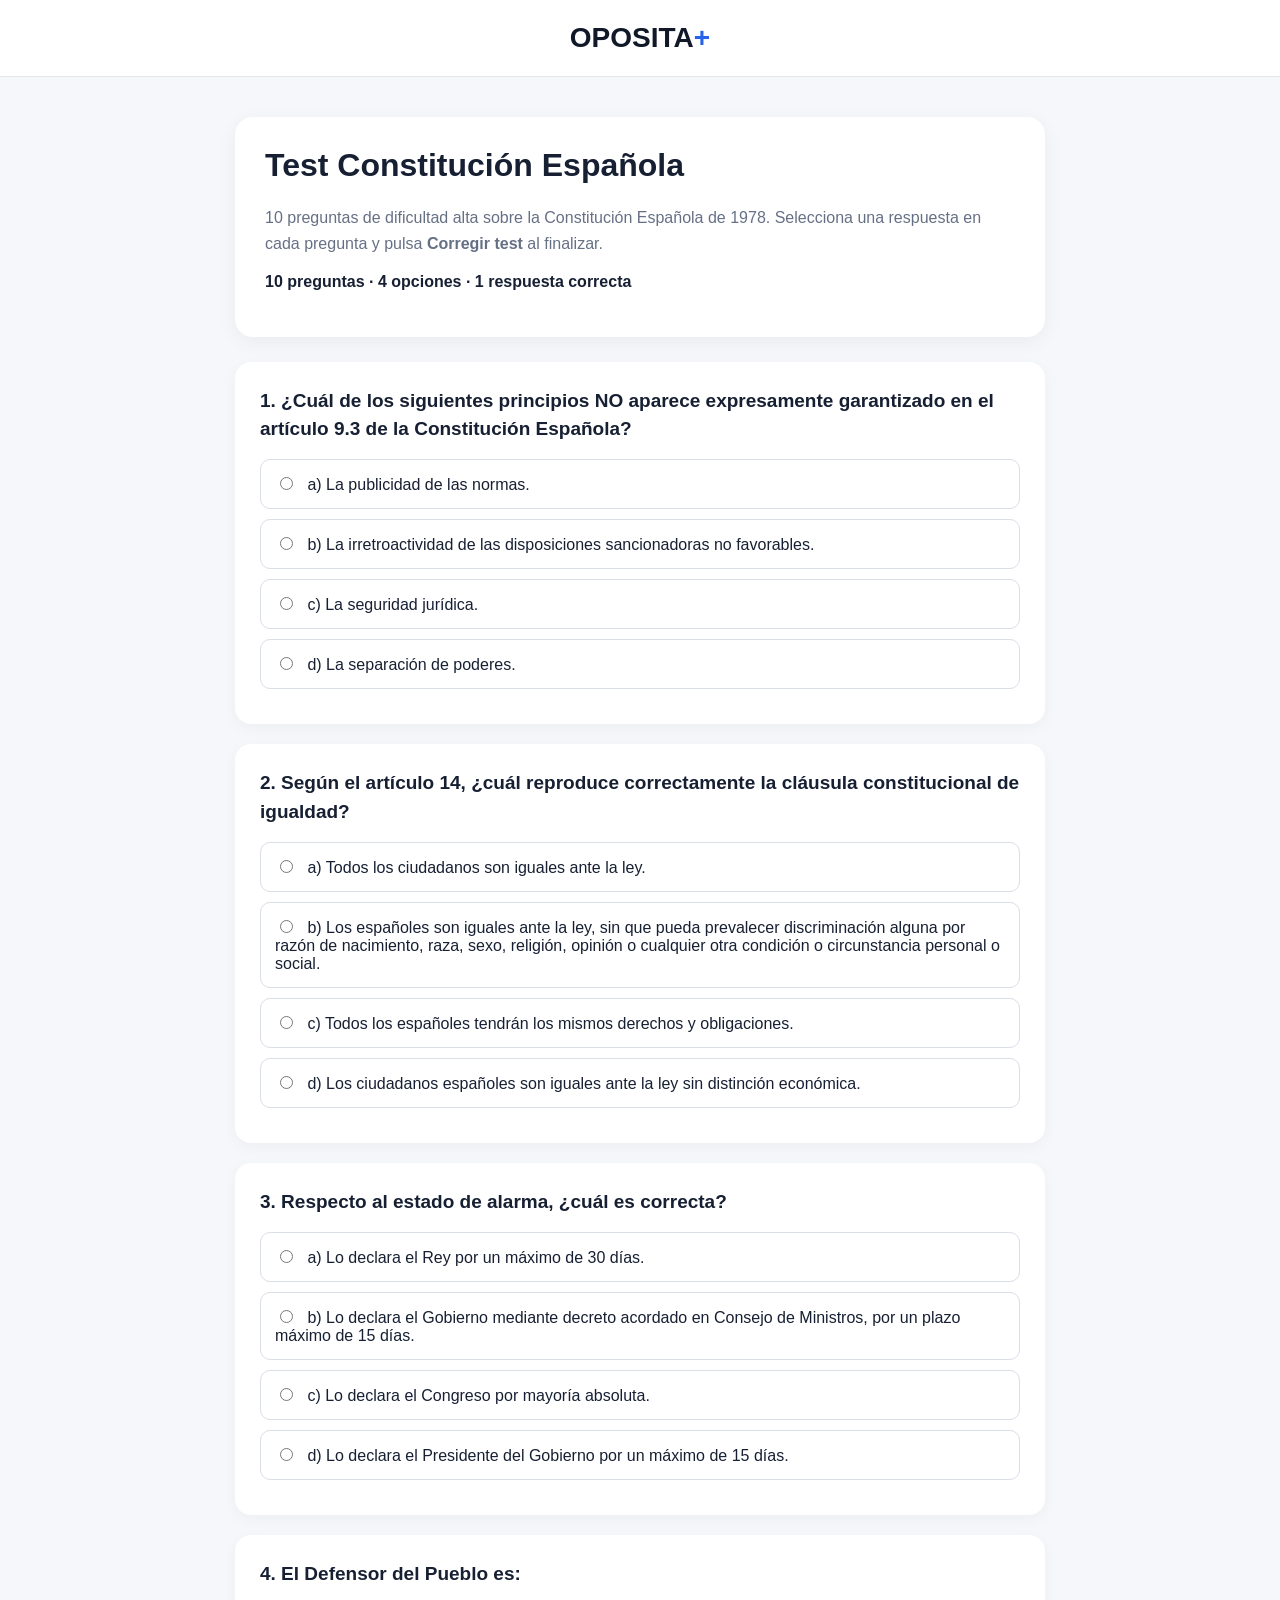
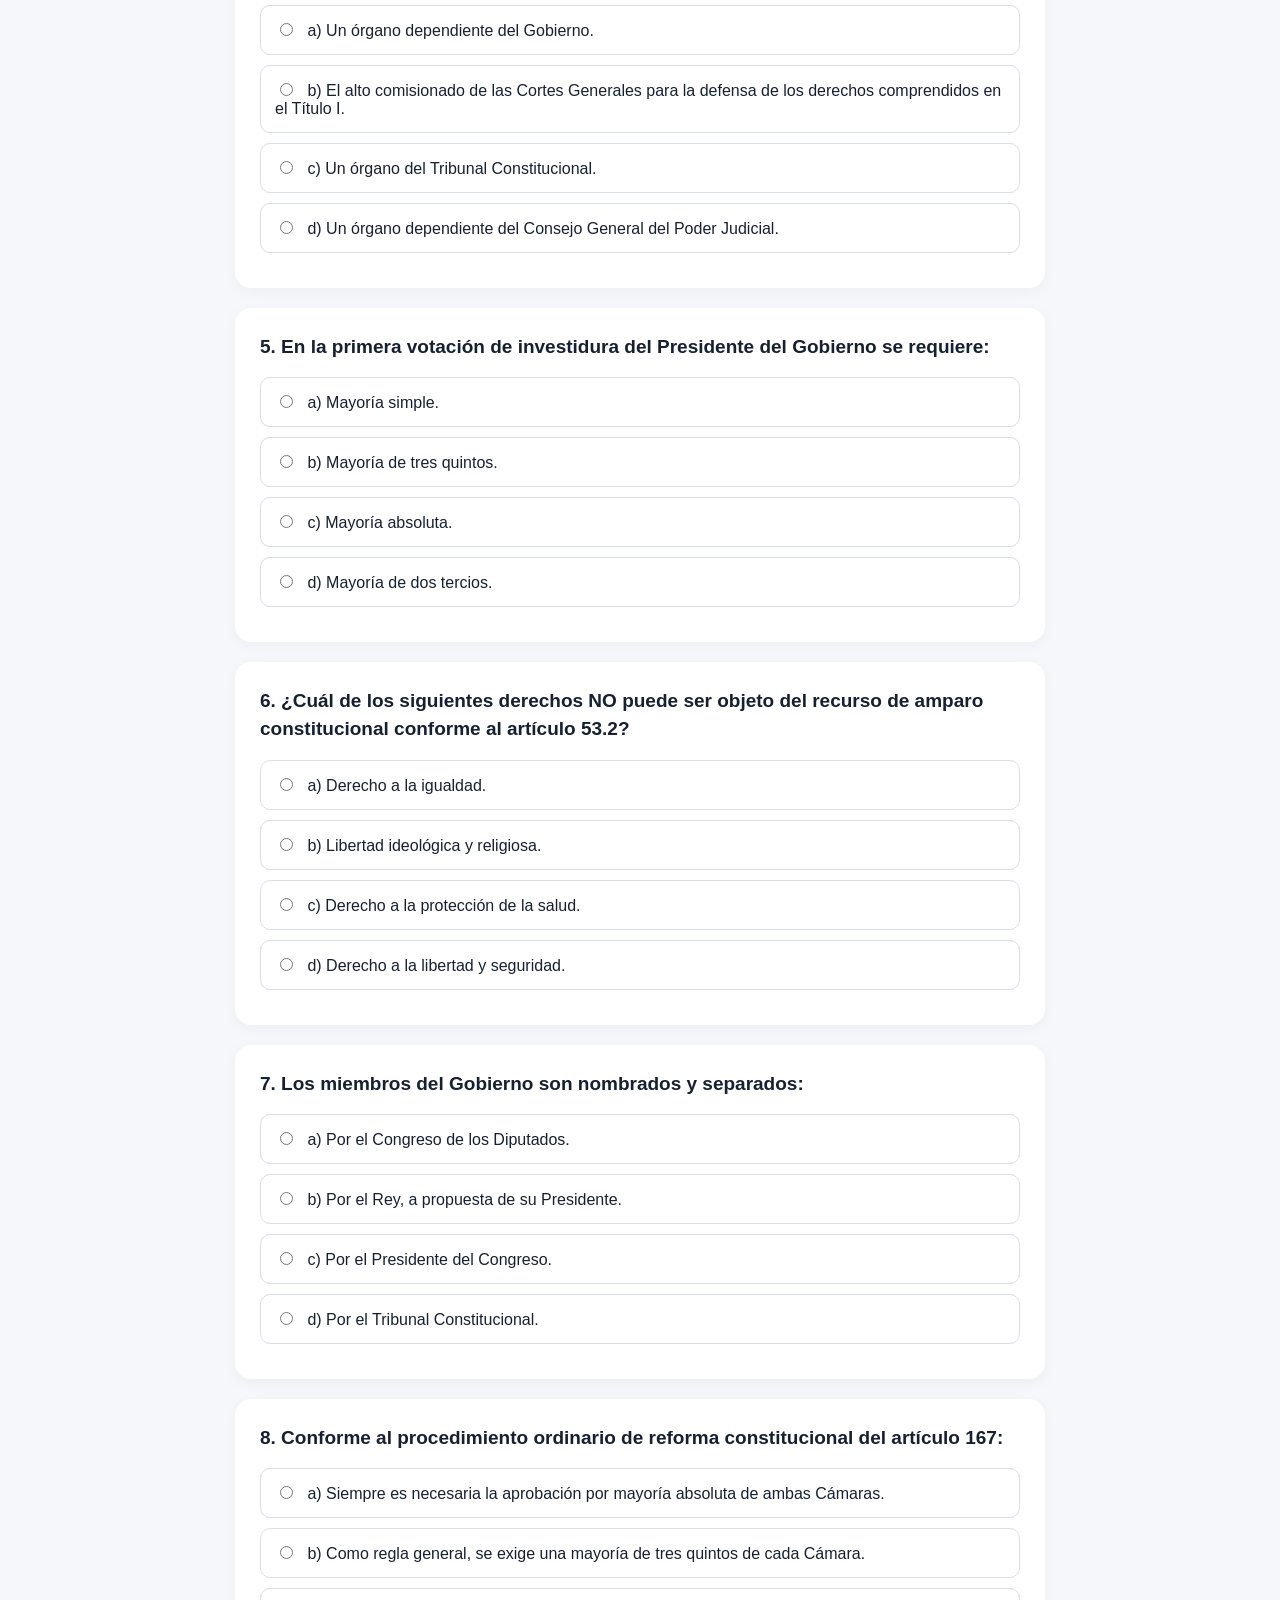
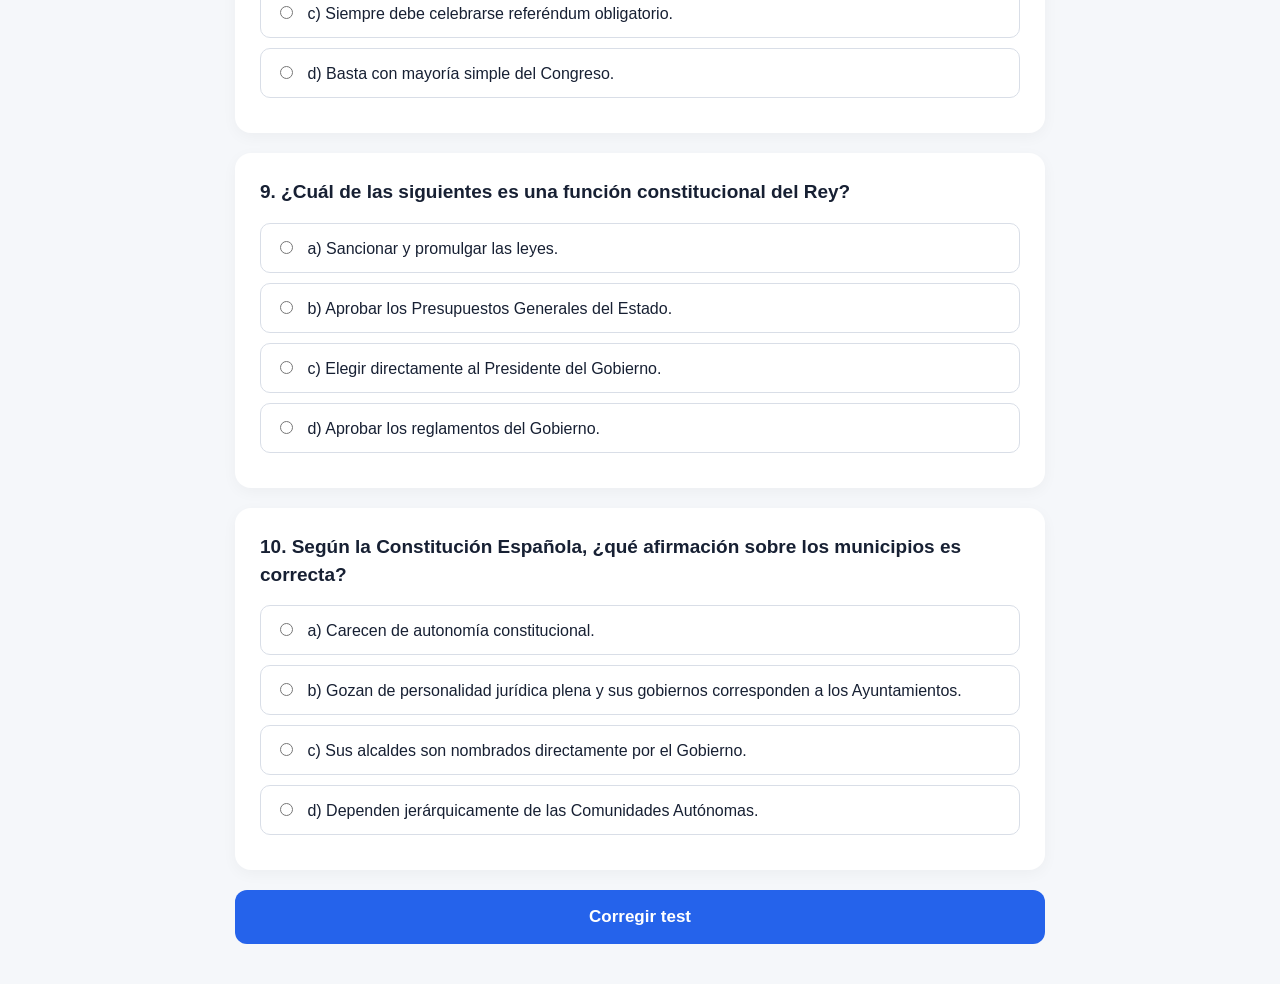
==== test-constitucion.html @ 5332c668 "Create test-constitucion.html" ====
<!DOCTYPE html>
<html lang="es">
<head>
<meta charset="UTF-8">
<meta name="viewport" content="width=device-width, initial-scale=1.0">
<title>Test Constitución Española | OPOSITA+</title>

<style>
* {
    box-sizing: border-box;
}

body {
    margin: 0;
    font-family: Arial, Helvetica, sans-serif;
    background: #f5f7fa;
    color: #172033;
}

header {
    background: white;
    padding: 22px 20px;
    text-align: center;
    border-bottom: 1px solid #e5e7eb;
}

.logo {
    font-size: 28px;
    font-weight: 800;
    color: #111827;
}

.logo span {
    color: #2563eb;
}

.container {
    max-width: 850px;
    margin: 40px auto;
    padding: 0 20px;
}

.intro {
    background: white;
    padding: 30px;
    border-radius: 18px;
    margin-bottom: 25px;
    box-shadow: 0 5px 20px rgba(0,0,0,0.05);
}

h1 {
    margin-top: 0;
    font-size: 32px;
}

.subtitle {
    color: #667085;
    line-height: 1.6;
}

.question {
    background: white;
    padding: 25px;
    margin-bottom: 20px;
    border-radius: 16px;
    box-shadow: 0 4px 15px rgba(0,0,0,0.04);
}

.question h2 {
    font-size: 19px;
    line-height: 1.5;
    margin-top: 0;
}

.option {
    display: block;
    padding: 14px;
    margin: 10px 0;
    border: 1px solid #d9dee7;
    border-radius: 10px;
    cursor: pointer;
    transition: 0.2s;
}

.option:hover {
    background: #f1f5ff;
    border-color: #2563eb;
}

.option input {
    margin-right: 10px;
}

.correct {
    background: #dcfce7 !important;
    border-color: #22c55e !important;
}

.incorrect {
    background: #fee2e2 !important;
    border-color: #ef4444 !important;
}

.explanation {
    display: none;
    margin-top: 15px;
    padding: 15px;
    background: #f8fafc;
    border-radius: 10px;
    color: #475467;
    line-height: 1.5;
}

button {
    width: 100%;
    padding: 17px;
    border: none;
    border-radius: 12px;
    background: #2563eb;
    color: white;
    font-size: 17px;
    font-weight: bold;
    cursor: pointer;
}

button:hover {
    background: #1d4ed8;
}

#result {
    display: none;
    background: white;
    padding: 30px;
    margin-top: 25px;
    border-radius: 18px;
    text-align: center;
    box-shadow: 0 5px 20px rgba(0,0,0,0.06);
}

.score {
    font-size: 42px;
    font-weight: 800;
    color: #2563eb;
    margin: 15px 0;
}

@media (max-width: 600px) {
    h1 {
        font-size: 26px;
    }

    .container {
        margin-top: 20px;
    }
}
</style>
</head>

<body>

<header>
    <div class="logo">OPOSITA<span>+</span></div>
</header>

<div class="container">

    <div class="intro">
        <h1>Test Constitución Española</h1>
        <p class="subtitle">
            10 preguntas de dificultad alta sobre la Constitución Española de 1978.
            Selecciona una respuesta en cada pregunta y pulsa
            <strong>Corregir test</strong> al finalizar.
        </p>
        <p><strong>10 preguntas · 4 opciones · 1 respuesta correcta</strong></p>
    </div>

    <form id="quiz">

        <div class="question">
            <h2>1. ¿Cuál de los siguientes principios NO aparece expresamente garantizado en el artículo 9.3 de la Constitución Española?</h2>

            <label class="option"><input type="radio" name="q1" value="a"> a) La publicidad de las normas.</label>
            <label class="option"><input type="radio" name="q1" value="b"> b) La irretroactividad de las disposiciones sancionadoras no favorables.</label>
            <label class="option"><input type="radio" name="q1" value="c"> c) La seguridad jurídica.</label>
            <label class="option"><input type="radio" name="q1" value="d"> d) La separación de poderes.</label>

            <div class="explanation">
                <strong>Respuesta correcta: d)</strong><br>
                El artículo 9.3 garantiza, entre otros, la legalidad, jerarquía normativa,
                publicidad de las normas, irretroactividad, seguridad jurídica,
                responsabilidad e interdicción de la arbitrariedad. La separación de
                poderes no aparece expresamente en este apartado.
            </div>
        </div>

        <div class="question">
            <h2>2. Según el artículo 14, ¿cuál reproduce correctamente la cláusula constitucional de igualdad?</h2>

            <label class="option"><input type="radio" name="q2" value="a"> a) Todos los ciudadanos son iguales ante la ley.</label>
            <label class="option"><input type="radio" name="q2" value="b"> b) Los españoles son iguales ante la ley, sin que pueda prevalecer discriminación alguna por razón de nacimiento, raza, sexo, religión, opinión o cualquier otra condición o circunstancia personal o social.</label>
            <label class="option"><input type="radio" name="q2" value="c"> c) Todos los españoles tendrán los mismos derechos y obligaciones.</label>
            <label class="option"><input type="radio" name="q2" value="d"> d) Los ciudadanos españoles son iguales ante la ley sin distinción económica.</label>

            <div class="explanation">
                <strong>Respuesta correcta: b)</strong><br>
                Es la formulación que recoge el artículo 14 de la Constitución,
                incluyendo expresamente las causas de discriminación mencionadas y
                la cláusula final de cualquier otra condición o circunstancia personal o social.
            </div>
        </div>

        <div class="question">
            <h2>3. Respecto al estado de alarma, ¿cuál es correcta?</h2>

            <label class="option"><input type="radio" name="q3" value="a"> a) Lo declara el Rey por un máximo de 30 días.</label>
            <label class="option"><input type="radio" name="q3" value="b"> b) Lo declara el Gobierno mediante decreto acordado en Consejo de Ministros, por un plazo máximo de 15 días.</label>
            <label class="option"><input type="radio" name="q3" value="c"> c) Lo declara el Congreso por mayoría absoluta.</label>
            <label class="option"><input type="radio" name="q3" value="d"> d) Lo declara el Presidente del Gobierno por un máximo de 15 días.</label>

            <div class="explanation">
                <strong>Respuesta correcta: b)</strong><br>
                El artículo 116.2 establece que el estado de alarma será declarado por
                el Gobierno mediante decreto acordado en Consejo de Ministros por un
                plazo máximo de quince días.
            </div>
        </div>

        <div class="question">
            <h2>4. El Defensor del Pueblo es:</h2>

            <label class="option"><input type="radio" name="q4" value="a"> a) Un órgano dependiente del Gobierno.</label>
            <label class="option"><input type="radio" name="q4" value="b"> b) El alto comisionado de las Cortes Generales para la defensa de los derechos comprendidos en el Título I.</label>
            <label class="option"><input type="radio" name="q4" value="c"> c) Un órgano del Tribunal Constitucional.</label>
            <label class="option"><input type="radio" name="q4" value="d"> d) Un órgano dependiente del Consejo General del Poder Judicial.</label>

            <div class="explanation">
                <strong>Respuesta correcta: b)</strong><br>
                El artículo 54 define al Defensor del Pueblo como alto comisionado de
                las Cortes Generales para la defensa de los derechos comprendidos en el Título I.
            </div>
        </div>

        <div class="question">
            <h2>5. En la primera votación de investidura del Presidente del Gobierno se requiere:</h2>

            <label class="option"><input type="radio" name="q5" value="a"> a) Mayoría simple.</label>
            <label class="option"><input type="radio" name="q5" value="b"> b) Mayoría de tres quintos.</label>
            <label class="option"><input type="radio" name="q5" value="c"> c) Mayoría absoluta.</label>
            <label class="option"><input type="radio" name="q5" value="d"> d) Mayoría de dos tercios.</label>

            <div class="explanation">
                <strong>Respuesta correcta: c)</strong><br>
                El artículo 99.3 establece que el candidato necesita obtener en primera
                votación la mayoría absoluta del Congreso de los Diputados.
            </div>
        </div>

        <div class="question">
            <h2>6. ¿Cuál de los siguientes derechos NO puede ser objeto del recurso de amparo constitucional conforme al artículo 53.2?</h2>

            <label class="option"><input type="radio" name="q6" value="a"> a) Derecho a la igualdad.</label>
            <label class="option"><input type="radio" name="q6" value="b"> b) Libertad ideológica y religiosa.</label>
            <label class="option"><input type="radio" name="q6" value="c"> c) Derecho a la protección de la salud.</label>
            <label class="option"><input type="radio" name="q6" value="d"> d) Derecho a la libertad y seguridad.</label>

            <div class="explanation">
                <strong>Respuesta correcta: c)</strong><br>
                El recurso de amparo protege los derechos reconocidos en el artículo 14
                y la Sección primera del Capítulo segundo del Título I, además de la
                objeción de conciencia del artículo 30.2. El artículo 43, relativo a la
                protección de la salud, pertenece al Capítulo tercero.
            </div>
        </div>

        <div class="question">
            <h2>7. Los miembros del Gobierno son nombrados y separados:</h2>

            <label class="option"><input type="radio" name="q7" value="a"> a) Por el Congreso de los Diputados.</label>
            <label class="option"><input type="radio" name="q7" value="b"> b) Por el Rey, a propuesta de su Presidente.</label>
            <label class="option"><input type="radio" name="q7" value="c"> c) Por el Presidente del Congreso.</label>
            <label class="option"><input type="radio" name="q7" value="d"> d) Por el Tribunal Constitucional.</label>

            <div class="explanation">
                <strong>Respuesta correcta: b)</strong><br>
                El artículo 100 establece que los demás miembros del Gobierno serán
                nombrados y separados por el Rey, a propuesta de su Presidente.
            </div>
        </div>

        <div class="question">
            <h2>8. Conforme al procedimiento ordinario de reforma constitucional del artículo 167:</h2>

            <label class="option"><input type="radio" name="q8" value="a"> a) Siempre es necesaria la aprobación por mayoría absoluta de ambas Cámaras.</label>
            <label class="option"><input type="radio" name="q8" value="b"> b) Como regla general, se exige una mayoría de tres quintos de cada Cámara.</label>
            <label class="option"><input type="radio" name="q8" value="c"> c) Siempre debe celebrarse referéndum obligatorio.</label>
            <label class="option"><input type="radio" name="q8" value="d"> d) Basta con mayoría simple del Congreso.</label>

            <div class="explanation">
                <strong>Respuesta correcta: b)</strong><br>
                El artículo 167 establece como regla general la aprobación por mayoría
                de tres quintos de cada Cámara, contemplando además mecanismos para
                resolver determinados desacuerdos entre Congreso y Senado.
            </div>
        </div>

        <div class="question">
            <h2>9. ¿Cuál de las siguientes es una función constitucional del Rey?</h2>

            <label class="option"><input type="radio" name="q9" value="a"> a) Sancionar y promulgar las leyes.</label>
            <label class="option"><input type="radio" name="q9" value="b"> b) Aprobar los Presupuestos Generales del Estado.</label>
            <label class="option"><input type="radio" name="q9" value="c"> c) Elegir directamente al Presidente del Gobierno.</label>
            <label class="option"><input type="radio" name="q9" value="d"> d) Aprobar los reglamentos del Gobierno.</label>

            <div class="explanation">
                <strong>Respuesta correcta: a)</strong><br>
                El artículo 62.a establece entre las funciones del Rey sancionar y
                promulgar las leyes.
            </div>
        </div>

        <div class="question">
            <h2>10. Según la Constitución Española, ¿qué afirmación sobre los municipios es correcta?</h2>

            <label class="option"><input type="radio" name="q10" value="a"> a) Carecen de autonomía constitucional.</label>
            <label class="option"><input type="radio" name="q10" value="b"> b) Gozan de personalidad jurídica plena y sus gobiernos corresponden a los Ayuntamientos.</label>
            <label class="option"><input type="radio" name="q10" value="c"> c) Sus alcaldes son nombrados directamente por el Gobierno.</label>
            <label class="option"><input type="radio" name="q10" value="d"> d) Dependen jerárquicamente de las Comunidades Autónomas.</label>

            <div class="explanation">
                <strong>Respuesta correcta: b)</strong><br>
                El artículo 140 garantiza la autonomía de los municipios, que gozan de
                personalidad jurídica plena. Su gobierno y administración corresponde
                a sus respectivos Ayuntamientos.
            </div>
        </div>

        <button type="button" onclick="corregir()">Corregir test</button>

    </form>

    <div id="result">
        <h2>Resultado</h2>
        <div class="score" id="score"></div>
        <p id="message"></p>

        <button type="button" onclick="location.reload()">
            Repetir test
        </button>
    </div>

</div>

<script>

function corregir() {

    const respuestas = {
        q1: "d",
        q2: "b",
        q3: "b",
        q4: "b",
        q5: "c",
        q6: "c",
        q7: "b",
        q8: "b",
        q9: "a",
        q10: "b"
    };

    let puntuacion = 0;
    let contestadas = 0;

    for (let i = 1; i <= 10; i++) {

        const seleccionada =
            document.querySelector('input[name="q' + i + '"]:checked');

        const pregunta =
            document.querySelectorAll(".question")[i - 1];

        const opciones =
            pregunta.querySelectorAll(".option");

        const explicacion =
            pregunta.querySelector(".explanation");

        if (seleccionada) {
            contestadas++;

            if (seleccionada.value === respuestas["q" + i]) {
                puntuacion++;
            }
        }

        opciones.forEach(opcion => {

            const input = opcion.querySelector("input");

            if (input.value === respuestas["q" + i]) {
                opcion.classList.add("correct");
            }

            if (seleccionada && input.value === seleccionada.value &&
                seleccionada.value !== respuestas["q" + i]) {
                opcion.classList.add("incorrect");
            }

            input.disabled = true;
        });

        explicacion.style.display = "block";
    }

    if (contestadas < 10) {
        alert("Debes responder las 10 preguntas antes de corregir el test.");
        return;
    }

    document.getElementById("result").style.display = "block";

    document.getElementById("score").textContent =
        puntuacion + " / 10";

    let mensaje = "";

    if (puntuacion === 10) {
        mensaje = "¡Excelente! Dominio muy alto del tema.";
    } else if (puntuacion >= 8) {
        mensaje = "Muy buen resultado. Sigue repasando los detalles.";
    } else if (puntuacion >= 5) {
        mensaje = "Buen punto de partida. Conviene reforzar algunos conceptos.";
    } else {
        mensaje = "Conviene repasar la Constitución y volver a intentarlo.";
    }

    document.getElementById("message").textContent = mensaje;

    window.scrollTo({
        top: document.body.scrollHeight,
        behavior: "smooth"
    });
}

</script>

</body>
</html>
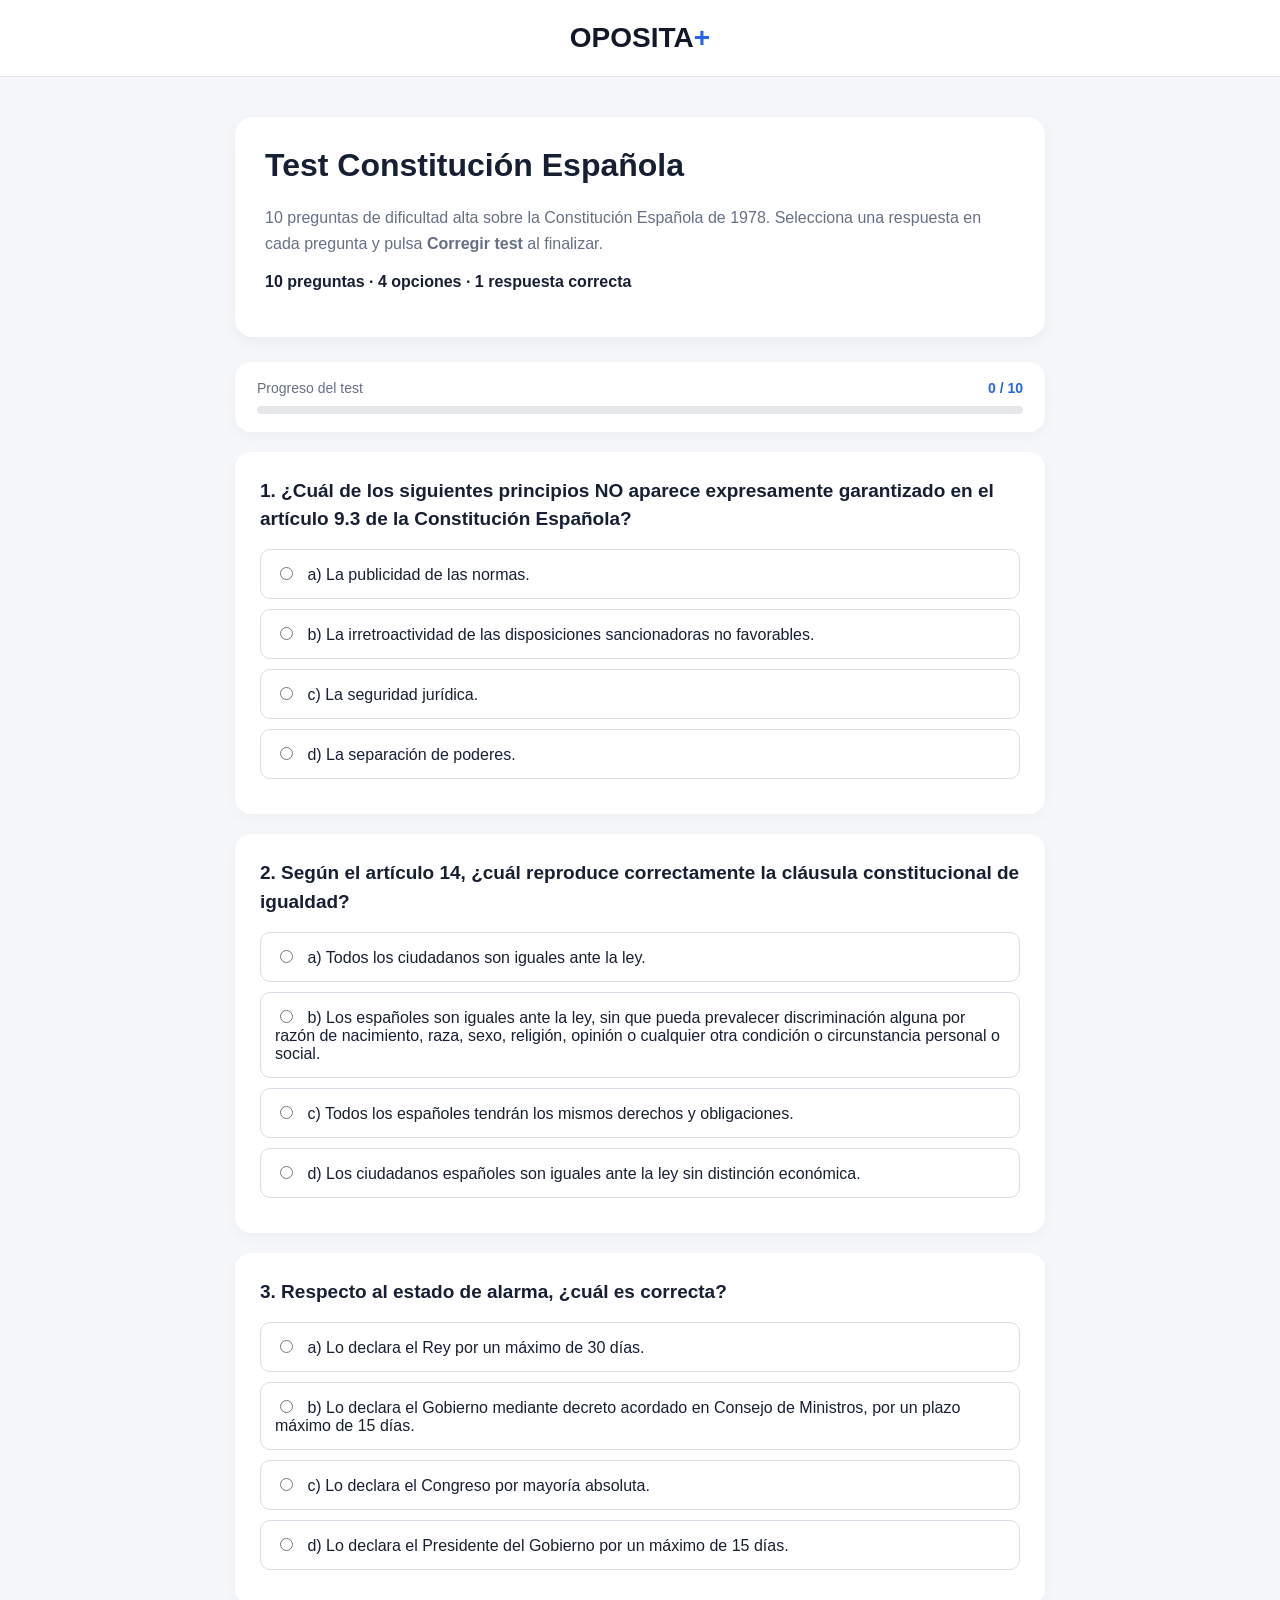
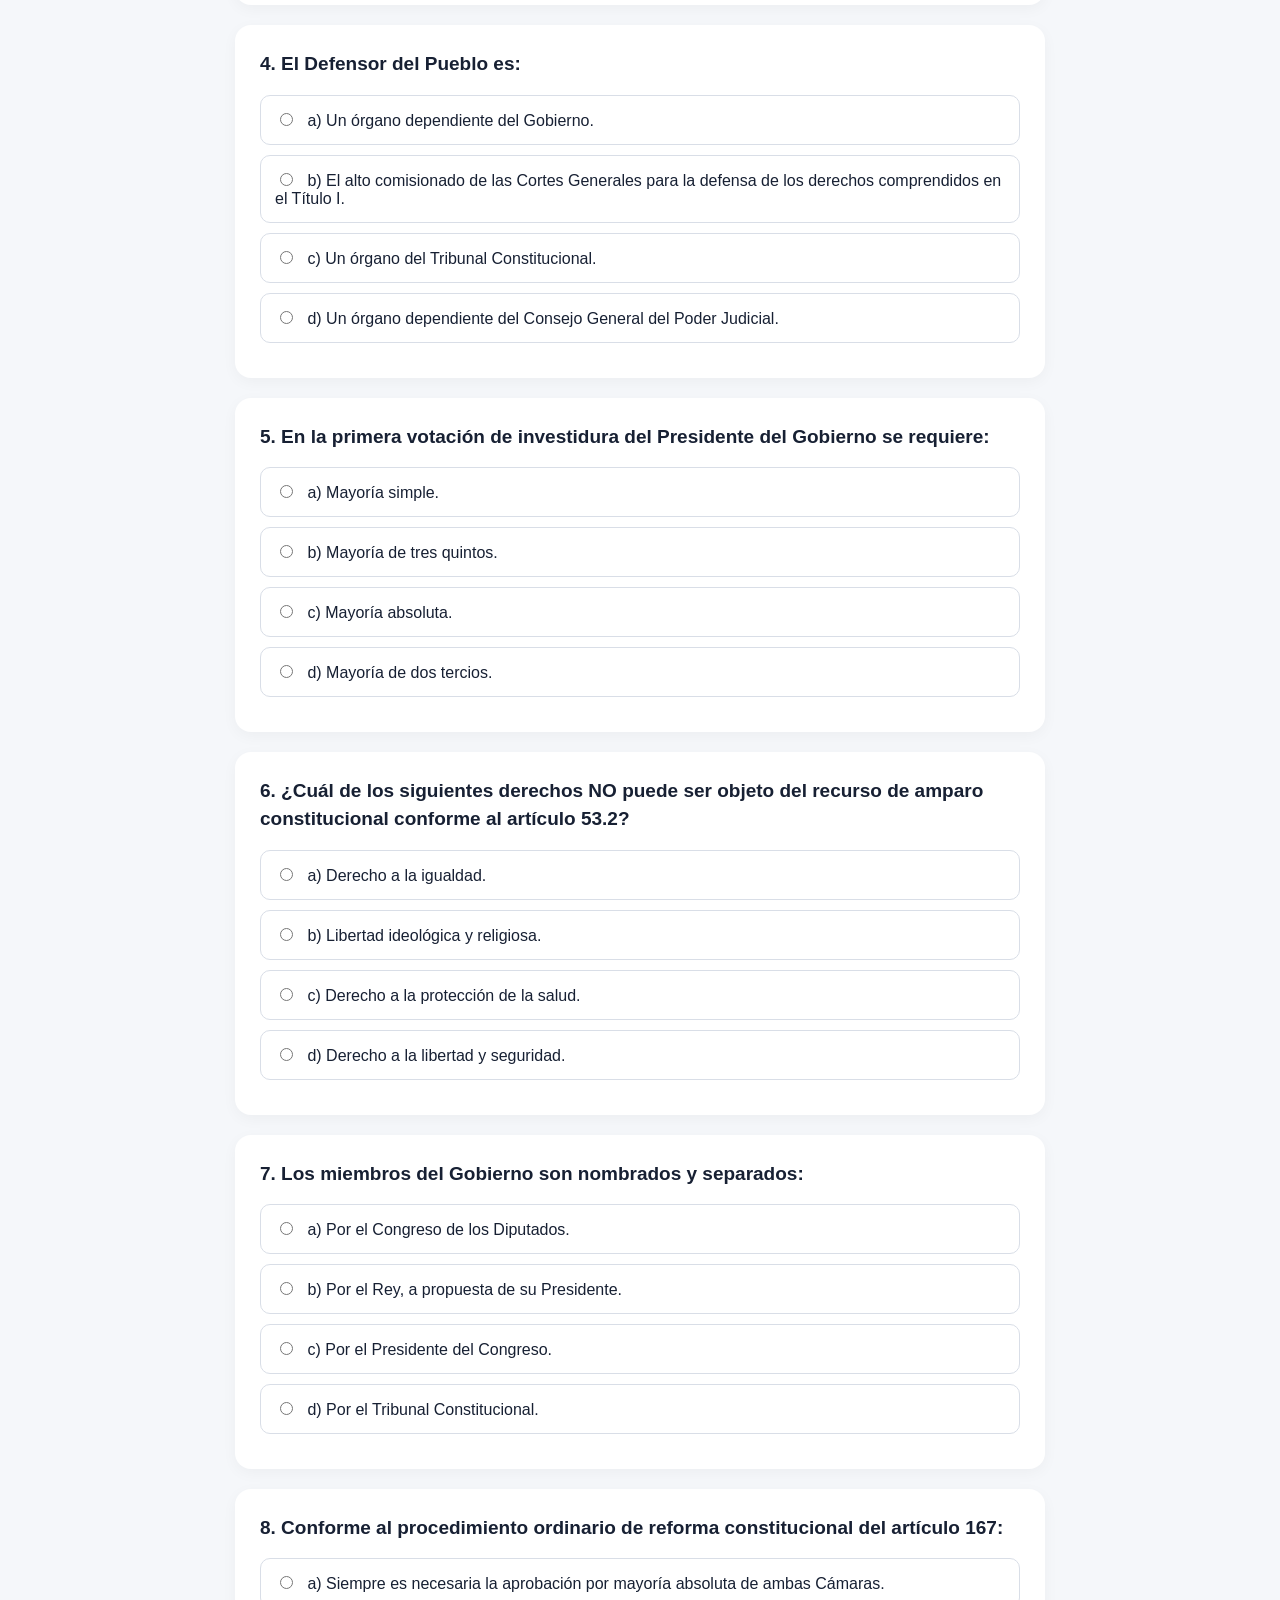
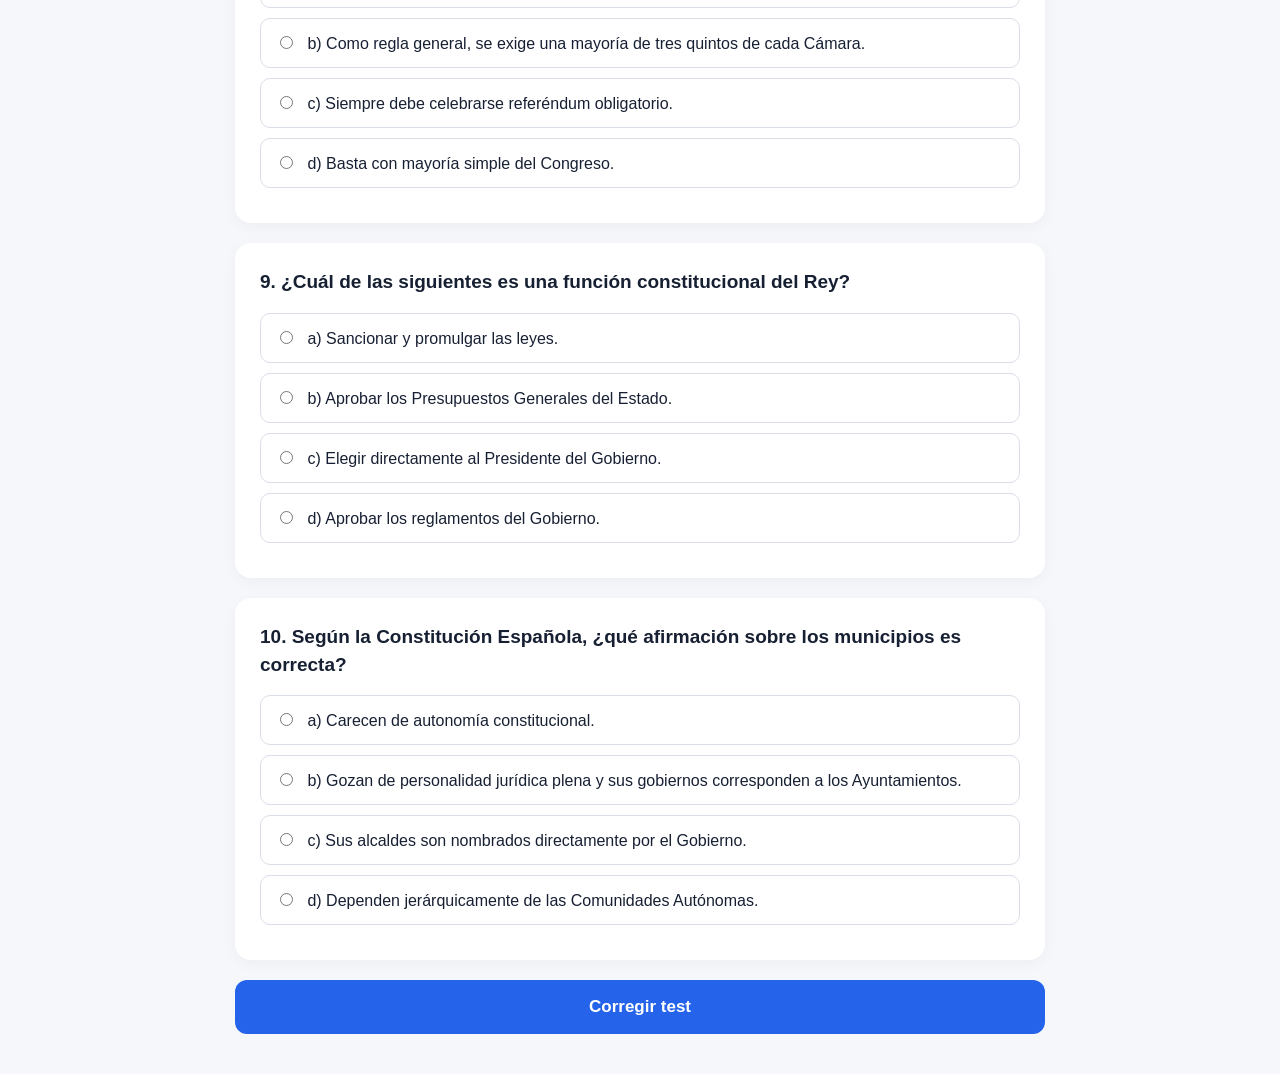
==== commit d4fa16b6: "Update test-constitucion.html" ====
--- a/test-constitucion.html
+++ b/test-constitucion.html
@@ -72,7 +72,42 @@
     margin-top: 0;
 }
 
-.option {
+.progress-box {
+    background: white;
+    padding: 18px 22px;
+    margin-bottom: 20px;
+    border-radius: 16px;
+    box-shadow: 0 4px 15px rgba(0,0,0,0.04);
+}
+
+.progress-info {
+    display: flex;
+    justify-content: space-between;
+    align-items: center;
+    margin-bottom: 10px;
+    font-size: 14px;
+    color: #667085;
+}
+
+.progress-info strong {
+    color: #2563eb;
+}
+
+.progress-bar {
+    width: 100%;
+    height: 8px;
+    background: #e5e7eb;
+    border-radius: 20px;
+    overflow: hidden;
+}
+
+#progress-fill {
+    width: 0%;
+    height: 100%;
+    background: #2563eb;
+    border-radius: 20px;
+    transition: width 0.3s ease;
+}.option {
     display: block;
     padding: 14px;
     margin: 10px 0;
@@ -173,7 +208,15 @@
         </p>
         <p><strong>10 preguntas · 4 opciones · 1 respuesta correcta</strong></p>
     </div>
-
+<div class="progress-box">
+    <div class="progress-info">
+        <span>Progreso del test</span>
+        <strong id="progress-text">0 / 10</strong>
+    </div>
+    <div class="progress-bar">
+        <div id="progress-fill"></div>
+    </div>
+</div>
     <form id="quiz">
 
         <div class="question">
@@ -351,7 +394,28 @@
 </div>
 
 <script>
-
+const preguntas = document.querySelectorAll('input[type="radio"]');
+
+preguntas.forEach(function(pregunta) {
+    pregunta.addEventListener('change', function() {
+
+        let contestadas = 0;
+
+        for (let i = 1; i <= 10; i++) {
+            if (document.querySelector('input[name="q' + i + '"]:checked')) {
+                contestadas++;
+            }
+        }
+
+        const porcentaje = (contestadas / 10) * 100;
+
+        document.getElementById('progress-text').textContent =
+            contestadas + ' / 10';
+
+        document.getElementById('progress-fill').style.width =
+            porcentaje + '%';
+    });
+});
 function corregir() {
 
     const respuestas = {
